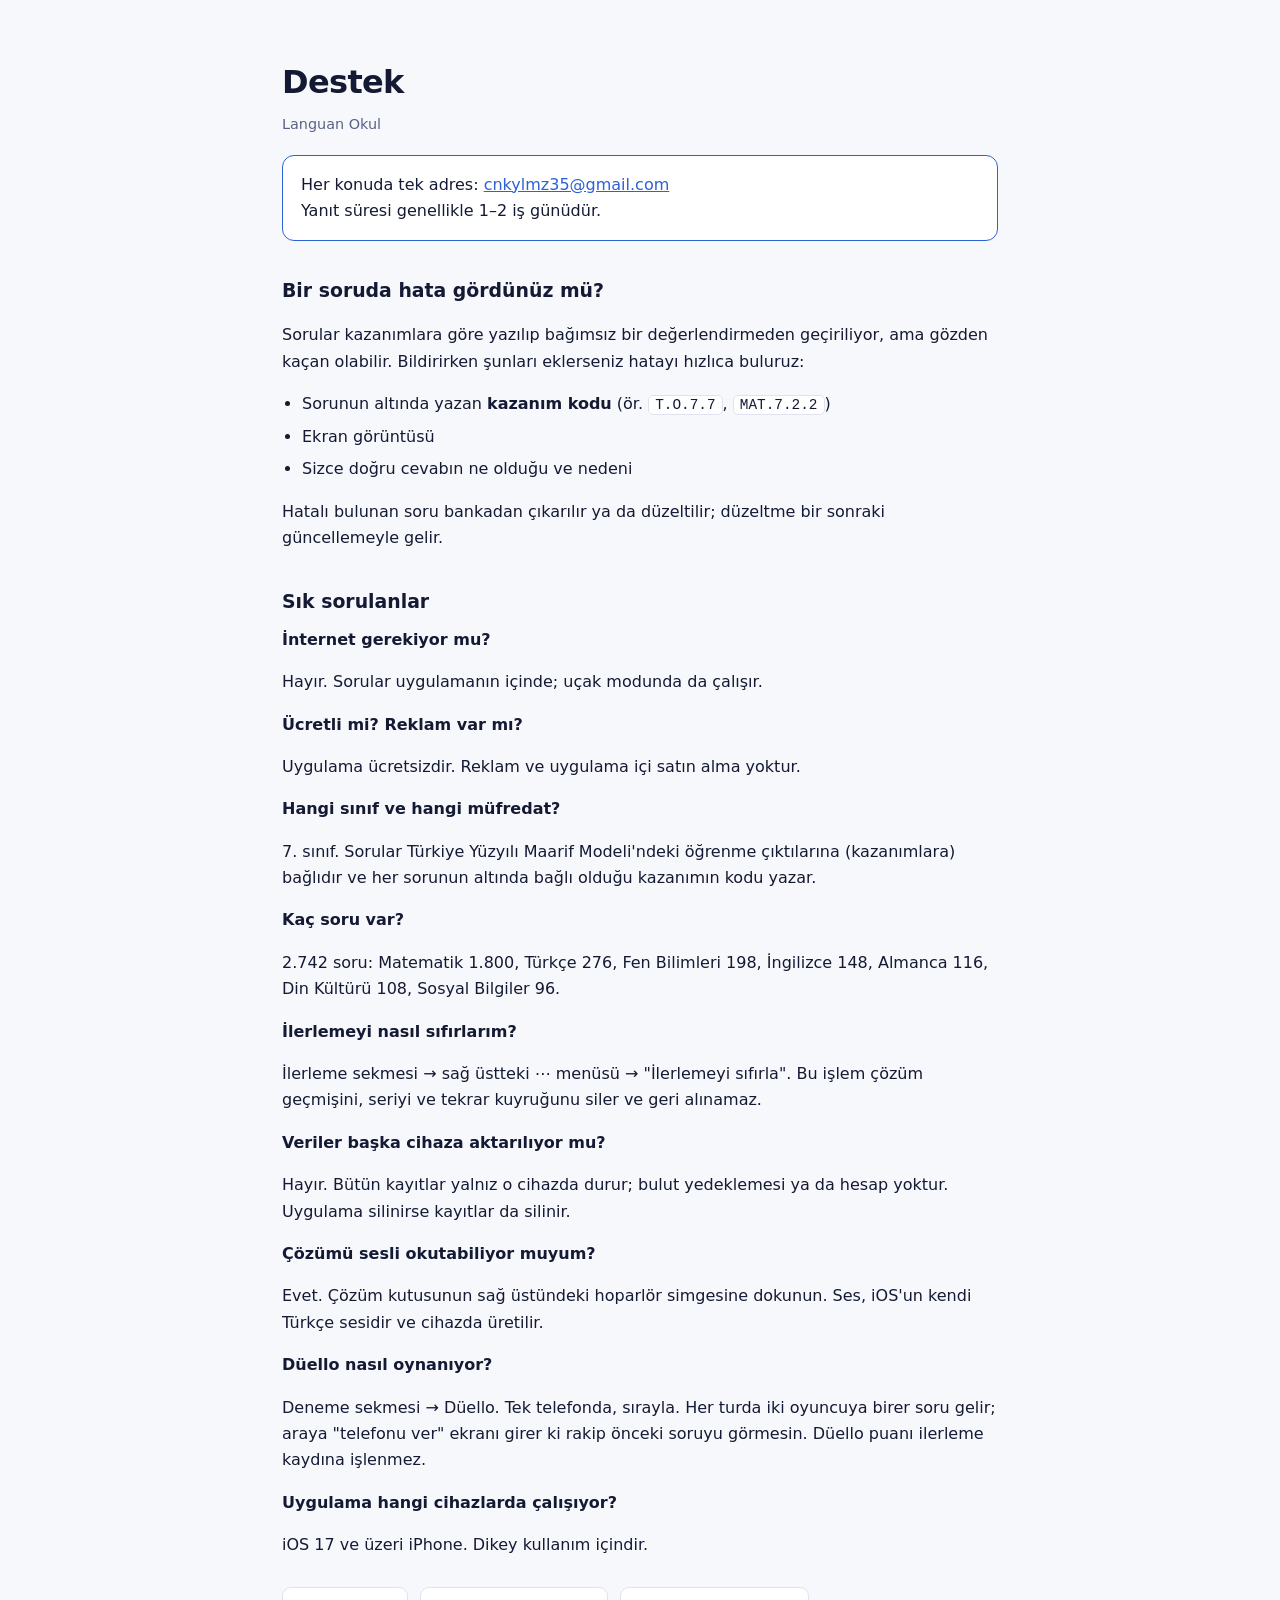
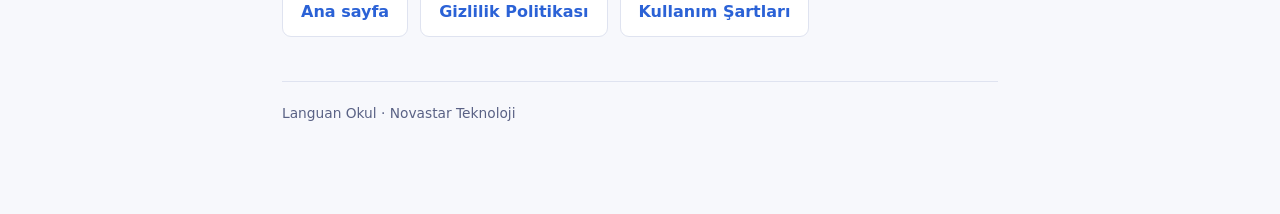
==== destek.html @ 7c45397e "Languan Okul tanıtım, destek, gizlilik ve kullanım şartları sayfaları" ====
<!doctype html>
<html lang="tr"><head>
<meta charset="utf-8">
<meta name="viewport" content="width=device-width, initial-scale=1">
<title>Destek — Languan Okul</title>
<meta name="description" content="Languan Okul destek sayfası: sık sorulanlar, soru bildirimi ve iletişim.">
<link rel="stylesheet" href="ortak.css">
</head><body><div class="sarmal">

<h1>Destek</h1>
<p class="tarih">Languan Okul</p>

<div class="kutu vurgulu">
  <p style="margin:0">Her konuda tek adres:
  <a href="mailto:cnkylmz35@gmail.com">cnkylmz35@gmail.com</a><br>
  Yanıt süresi genellikle 1–2 iş günüdür.</p>
</div>

<h2>Bir soruda hata gördünüz mü?</h2>
<p>Sorular kazanımlara göre yazılıp bağımsız bir değerlendirmeden geçiriliyor, ama
gözden kaçan olabilir. Bildirirken şunları eklerseniz hatayı hızlıca buluruz:</p>
<ul>
  <li>Sorunun altında yazan <strong>kazanım kodu</strong> (ör. <code>T.O.7.7</code>, <code>MAT.7.2.2</code>)</li>
  <li>Ekran görüntüsü</li>
  <li>Sizce doğru cevabın ne olduğu ve nedeni</li>
</ul>
<p>Hatalı bulunan soru bankadan çıkarılır ya da düzeltilir; düzeltme bir sonraki
güncellemeyle gelir.</p>

<h2>Sık sorulanlar</h2>

<h3>İnternet gerekiyor mu?</h3>
<p>Hayır. Sorular uygulamanın içinde; uçak modunda da çalışır.</p>

<h3>Ücretli mi? Reklam var mı?</h3>
<p>Uygulama ücretsizdir. Reklam ve uygulama içi satın alma yoktur.</p>

<h3>Hangi sınıf ve hangi müfredat?</h3>
<p>7. sınıf. Sorular Türkiye Yüzyılı Maarif Modeli'ndeki öğrenme çıktılarına (kazanımlara)
bağlıdır ve her sorunun altında bağlı olduğu kazanımın kodu yazar.</p>

<h3>Kaç soru var?</h3>
<p>2.742 soru: Matematik 1.800, Türkçe 276, Fen Bilimleri 198, İngilizce 148,
Almanca 116, Din Kültürü 108, Sosyal Bilgiler 96.</p>

<h3>İlerlemeyi nasıl sıfırlarım?</h3>
<p>İlerleme sekmesi → sağ üstteki ⋯ menüsü → "İlerlemeyi sıfırla". Bu işlem çözüm
geçmişini, seriyi ve tekrar kuyruğunu siler ve geri alınamaz.</p>

<h3>Veriler başka cihaza aktarılıyor mu?</h3>
<p>Hayır. Bütün kayıtlar yalnız o cihazda durur; bulut yedeklemesi ya da hesap yoktur.
Uygulama silinirse kayıtlar da silinir.</p>

<h3>Çözümü sesli okutabiliyor muyum?</h3>
<p>Evet. Çözüm kutusunun sağ üstündeki hoparlör simgesine dokunun. Ses, iOS'un kendi
Türkçe sesidir ve cihazda üretilir.</p>

<h3>Düello nasıl oynanıyor?</h3>
<p>Deneme sekmesi → Düello. Tek telefonda, sırayla. Her turda iki oyuncuya birer soru
gelir; araya "telefonu ver" ekranı girer ki rakip önceki soruyu görmesin.
Düello puanı ilerleme kaydına işlenmez.</p>

<h3>Uygulama hangi cihazlarda çalışıyor?</h3>
<p>iOS 17 ve üzeri iPhone. Dikey kullanım içindir.</p>

<div class="baglantilar">
  <a href="index.html">Ana sayfa</a>
  <a href="gizlilik.html">Gizlilik Politikası</a>
  <a href="kullanim-sartlari.html">Kullanım Şartları</a>
</div>

<footer>Languan Okul · Novastar Teknoloji</footer>

</div></body></html>
---- ortak.css ----
:root{--bg:#0E1330;--yzey:#181E44;--kenar:#2b3468;--metin:#ffffff;--soluk:#A9B4DA;--vurgu:#4F8BFF;--r:12px}
@media(prefers-color-scheme:light){:root{--bg:#f7f8fc;--yzey:#fff;--kenar:#dfe3f0;--metin:#141a33;--soluk:#5a6285;--vurgu:#2b62d6}}
*{box-sizing:border-box}
body{margin:0;background:var(--bg);color:var(--metin);
 font:16px/1.65 ui-sans-serif,system-ui,-apple-system,"Segoe UI",Roboto,sans-serif}
.sarmal{max-width:760px;margin:0 auto;padding:56px 22px 90px}
a{color:var(--vurgu)}
.bas{display:flex;gap:20px;align-items:center;margin-bottom:14px}
.bas img{width:88px;height:88px;border-radius:20px}
h1{font-size:2rem;letter-spacing:-.02em;margin:0}
h2{font-size:1.18rem;margin:34px 0 10px}
h3{margin:0 0 6px;font-size:1rem}
.altbaslik{color:var(--soluk);margin:4px 0 0}
.girus{font-size:1.05rem;margin:26px 0 30px;max-width:62ch}
.kartlar{display:grid;grid-template-columns:repeat(auto-fit,minmax(220px,1fr));gap:14px;margin-bottom:34px}
.kart{background:var(--yzey);border:1px solid var(--kenar);border-radius:var(--r);padding:16px}
.kart p{margin:0;font-size:.92rem;color:var(--soluk)}
.baglantilar{display:flex;flex-wrap:wrap;gap:12px;margin:28px 0}
.baglantilar a{background:var(--yzey);border:1px solid var(--kenar);border-radius:9px;
 padding:11px 18px;text-decoration:none;font-weight:550}
.kutu{background:var(--yzey);border:1px solid var(--kenar);border-radius:var(--r);padding:16px 18px;margin:18px 0}
.vurgulu{border-color:var(--vurgu)}
table{border-collapse:collapse;width:100%;margin:14px 0;font-size:.94rem}
th,td{border:1px solid var(--kenar);padding:9px 11px;text-align:left;vertical-align:top}
th{background:var(--yzey)}
ul{padding-left:20px}
li{margin:6px 0}
code{background:var(--yzey);border:1px solid var(--kenar);border-radius:5px;padding:1px 6px;font-size:.9em}
footer{margin-top:44px;padding-top:20px;border-top:1px solid var(--kenar);color:var(--soluk);font-size:.86rem}
.tarih{color:var(--soluk);font-size:.9rem;margin-top:4px}
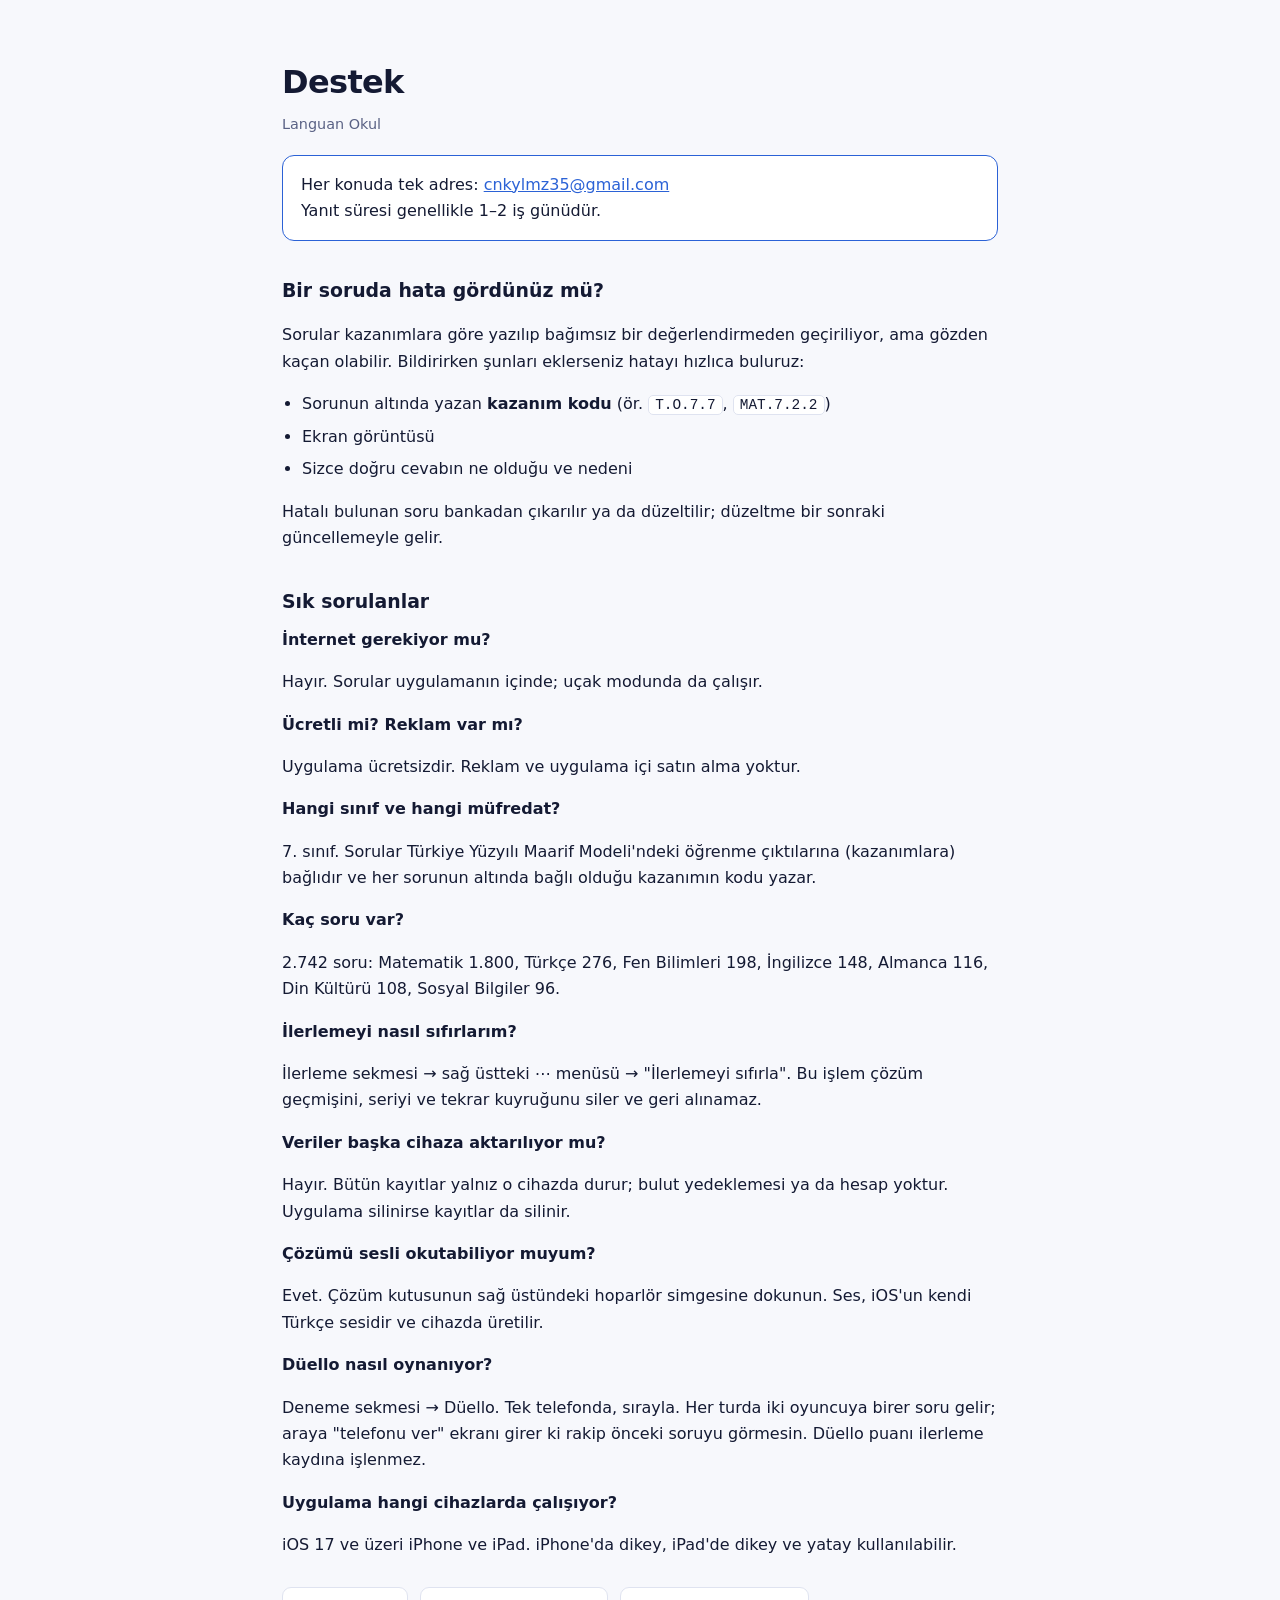
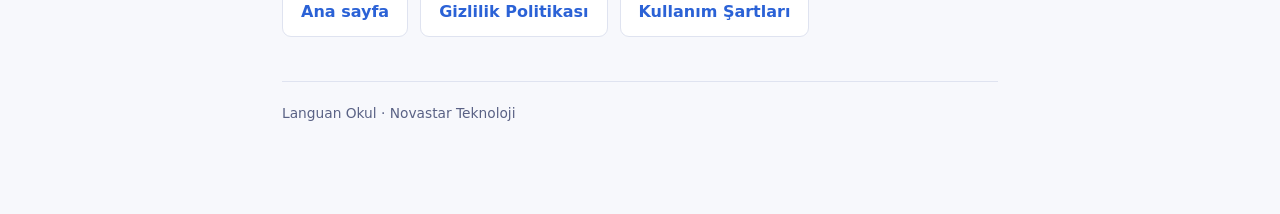
==== commit b7214796: "iPad desteği: cihaz bilgisi güncellendi, iPad ekran görüntüleri eklendi Co-Authored-By: Claude Opus " ====
--- a/destek.html
+++ b/destek.html
@@ -61,7 +61,7 @@
 Düello puanı ilerleme kaydına işlenmez.</p>
 
 <h3>Uygulama hangi cihazlarda çalışıyor?</h3>
-<p>iOS 17 ve üzeri iPhone. Dikey kullanım içindir.</p>
+<p>iOS 17 ve üzeri iPhone ve iPad. iPhone'da dikey, iPad'de dikey ve yatay kullanılabilir.</p>
 
 <div class="baglantilar">
   <a href="index.html">Ana sayfa</a>
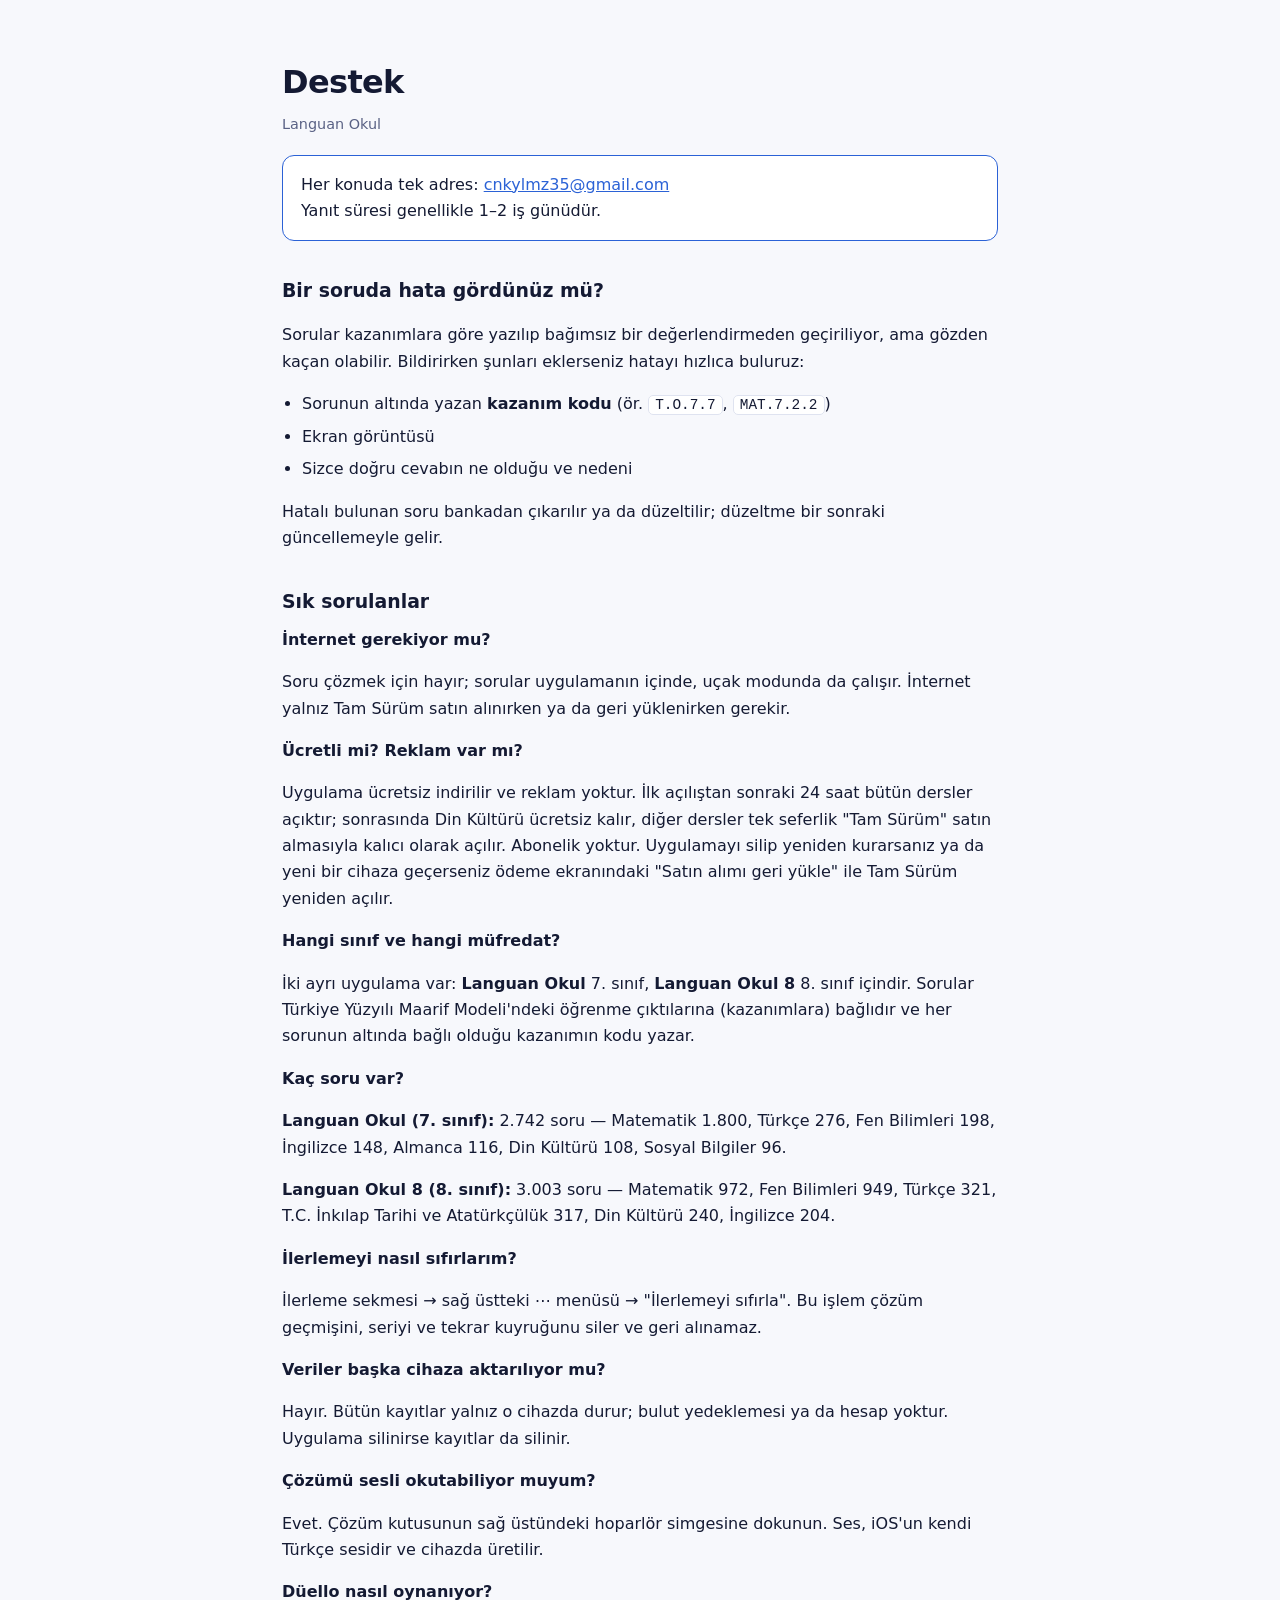
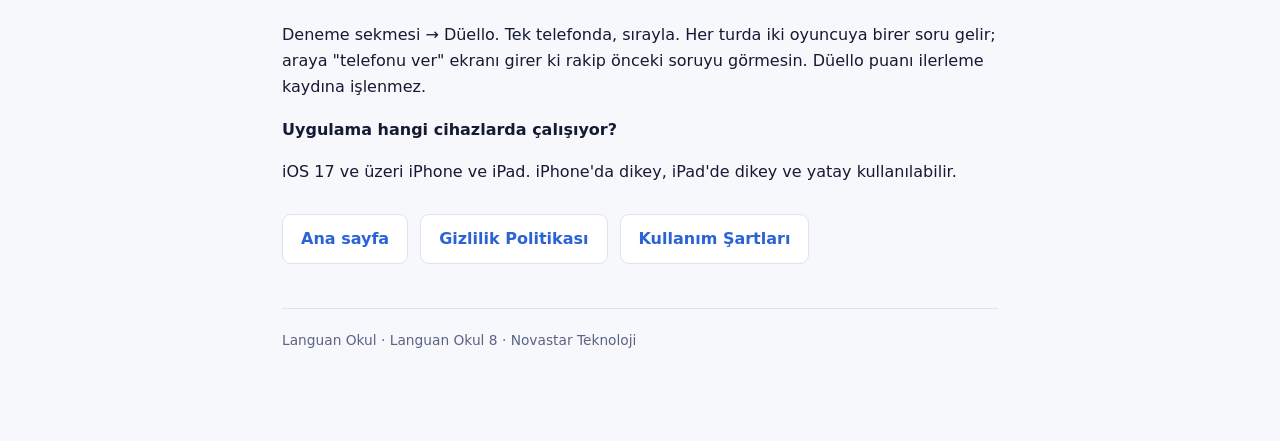
==== commit 3103a2b9: "Sayfalar iki uygulamayı (7 ve 8) ve Tam Sürüm satın almasını doğru anlatıyor; gizlilik: App Store ba" ====
--- a/destek.html
+++ b/destek.html
@@ -30,18 +30,26 @@
 <h2>Sık sorulanlar</h2>
 
 <h3>İnternet gerekiyor mu?</h3>
-<p>Hayır. Sorular uygulamanın içinde; uçak modunda da çalışır.</p>
+<p>Soru çözmek için hayır; sorular uygulamanın içinde, uçak modunda da çalışır. İnternet
+yalnız Tam Sürüm satın alınırken ya da geri yüklenirken gerekir.</p>
 
 <h3>Ücretli mi? Reklam var mı?</h3>
-<p>Uygulama ücretsizdir. Reklam ve uygulama içi satın alma yoktur.</p>
+<p>Uygulama ücretsiz indirilir ve reklam yoktur. İlk açılıştan sonraki 24 saat bütün
+dersler açıktır; sonrasında Din Kültürü ücretsiz kalır, diğer dersler tek seferlik "Tam
+Sürüm" satın almasıyla kalıcı olarak açılır. Abonelik yoktur. Uygulamayı silip yeniden
+kurarsanız ya da yeni bir cihaza geçerseniz ödeme ekranındaki "Satın alımı geri yükle" ile
+Tam Sürüm yeniden açılır.</p>
 
 <h3>Hangi sınıf ve hangi müfredat?</h3>
-<p>7. sınıf. Sorular Türkiye Yüzyılı Maarif Modeli'ndeki öğrenme çıktılarına (kazanımlara)
-bağlıdır ve her sorunun altında bağlı olduğu kazanımın kodu yazar.</p>
+<p>İki ayrı uygulama var: <strong>Languan Okul</strong> 7. sınıf, <strong>Languan Okul
+8</strong> 8. sınıf içindir. Sorular Türkiye Yüzyılı Maarif Modeli'ndeki öğrenme çıktılarına
+(kazanımlara) bağlıdır ve her sorunun altında bağlı olduğu kazanımın kodu yazar.</p>
 
 <h3>Kaç soru var?</h3>
-<p>2.742 soru: Matematik 1.800, Türkçe 276, Fen Bilimleri 198, İngilizce 148,
-Almanca 116, Din Kültürü 108, Sosyal Bilgiler 96.</p>
+<p><strong>Languan Okul (7. sınıf):</strong> 2.742 soru — Matematik 1.800, Türkçe 276,
+Fen Bilimleri 198, İngilizce 148, Almanca 116, Din Kültürü 108, Sosyal Bilgiler 96.</p>
+<p><strong>Languan Okul 8 (8. sınıf):</strong> 3.003 soru — Matematik 972, Fen Bilimleri
+949, Türkçe 321, T.C. İnkılap Tarihi ve Atatürkçülük 317, Din Kültürü 240, İngilizce 204.</p>
 
 <h3>İlerlemeyi nasıl sıfırlarım?</h3>
 <p>İlerleme sekmesi → sağ üstteki ⋯ menüsü → "İlerlemeyi sıfırla". Bu işlem çözüm
@@ -69,6 +77,6 @@
   <a href="kullanim-sartlari.html">Kullanım Şartları</a>
 </div>
 
-<footer>Languan Okul · Novastar Teknoloji</footer>
+<footer>Languan Okul · Languan Okul 8 · Novastar Teknoloji</footer>
 
 </div></body></html>
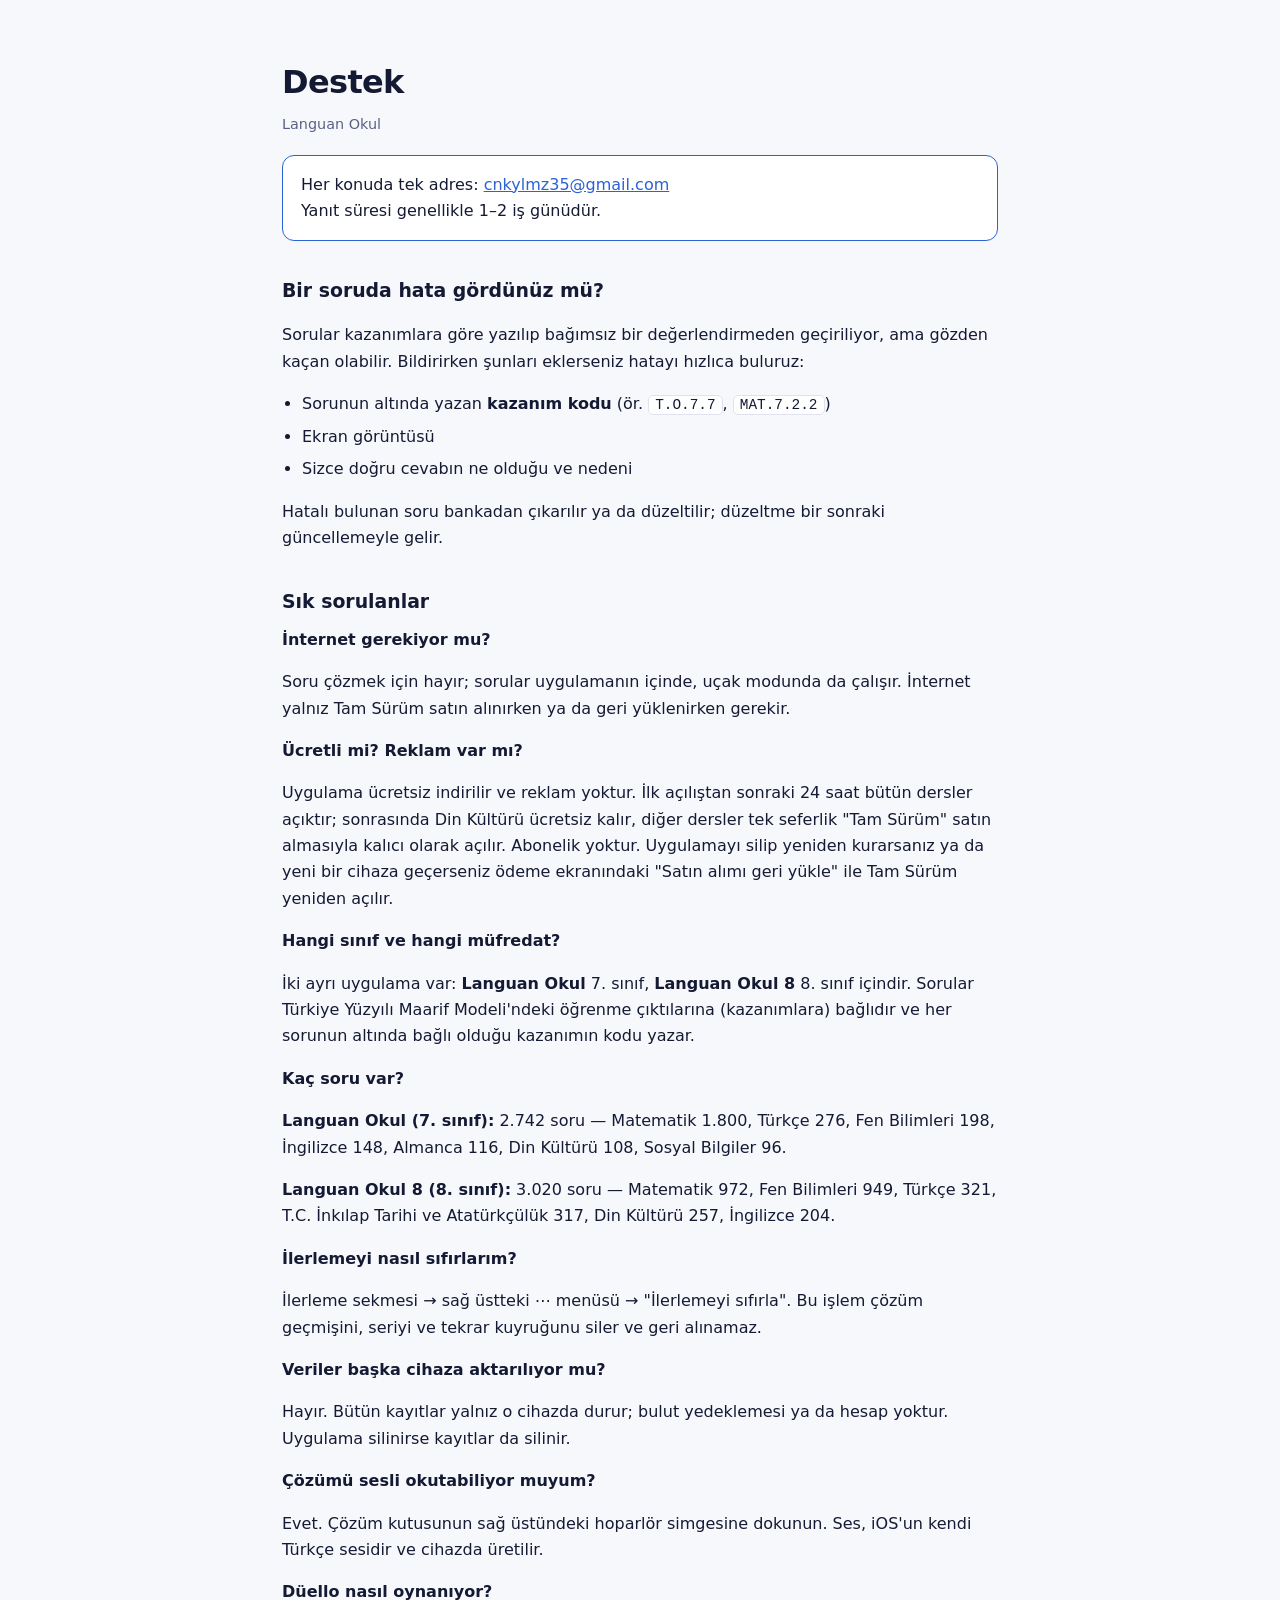
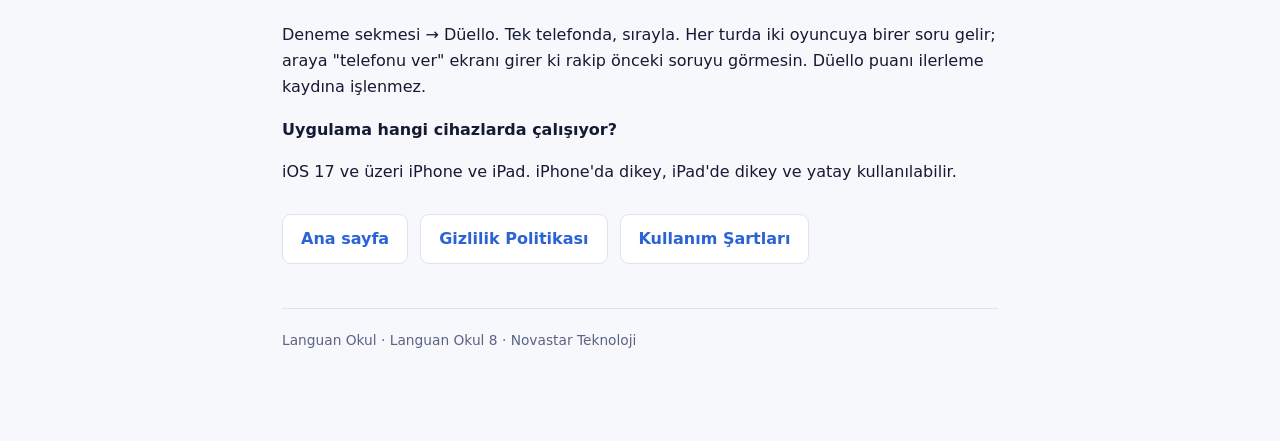
==== commit 2b51c3b2: "8. sınıf soru sayısı 3.020" ====
--- a/destek.html
+++ b/destek.html
@@ -48,8 +48,8 @@
 <h3>Kaç soru var?</h3>
 <p><strong>Languan Okul (7. sınıf):</strong> 2.742 soru — Matematik 1.800, Türkçe 276,
 Fen Bilimleri 198, İngilizce 148, Almanca 116, Din Kültürü 108, Sosyal Bilgiler 96.</p>
-<p><strong>Languan Okul 8 (8. sınıf):</strong> 3.003 soru — Matematik 972, Fen Bilimleri
-949, Türkçe 321, T.C. İnkılap Tarihi ve Atatürkçülük 317, Din Kültürü 240, İngilizce 204.</p>
+<p><strong>Languan Okul 8 (8. sınıf):</strong> 3.020 soru — Matematik 972, Fen Bilimleri
+949, Türkçe 321, T.C. İnkılap Tarihi ve Atatürkçülük 317, Din Kültürü 257, İngilizce 204.</p>
 
 <h3>İlerlemeyi nasıl sıfırlarım?</h3>
 <p>İlerleme sekmesi → sağ üstteki ⋯ menüsü → "İlerlemeyi sıfırla". Bu işlem çözüm
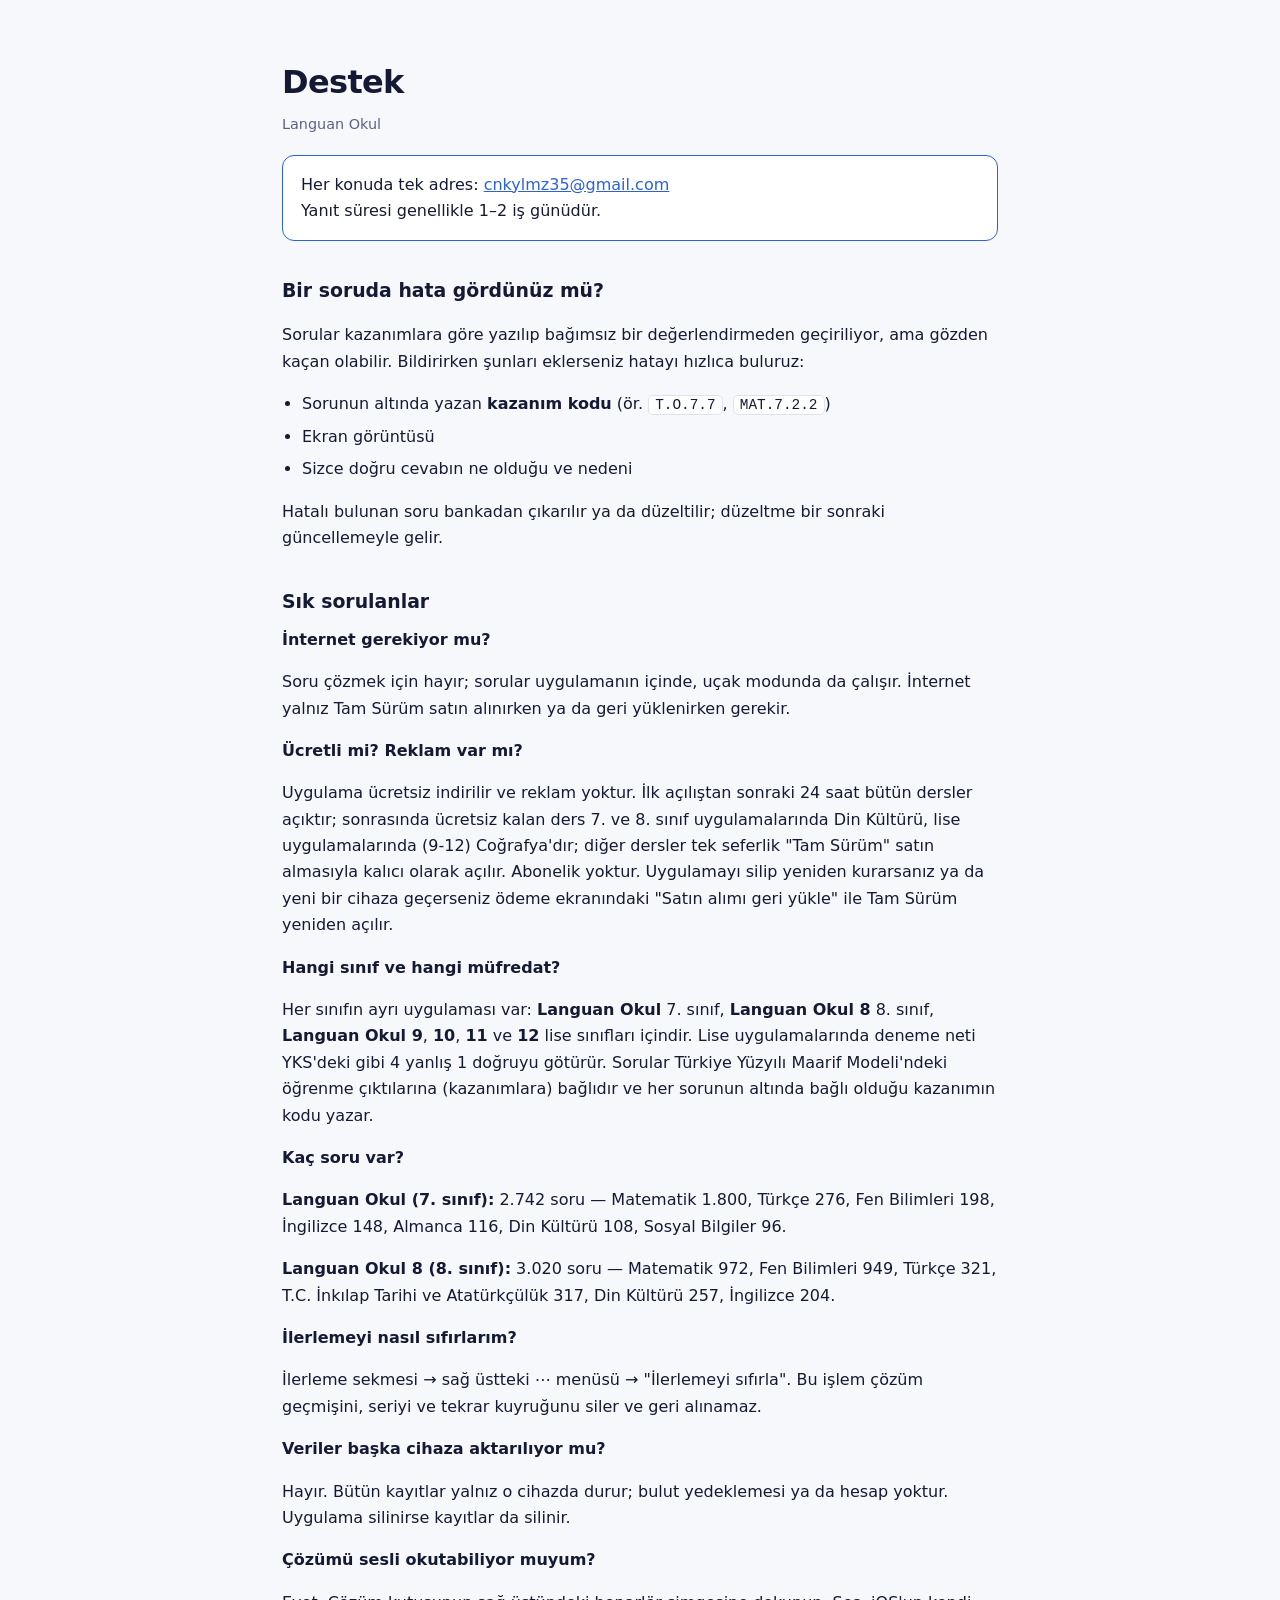
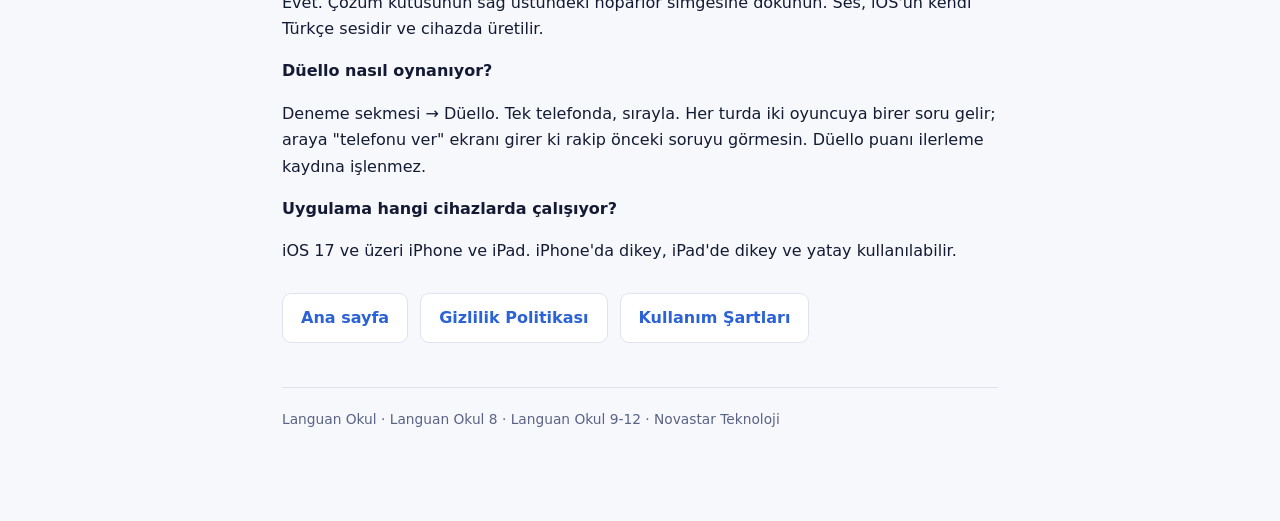
==== commit 878cd34c: "Lise uygulamaları (Languan Okul 9-12): ücretsiz ders Coğrafya, YKS neti, uygulama listesi Co-Authore" ====
--- a/destek.html
+++ b/destek.html
@@ -35,14 +35,14 @@
 
 <h3>Ücretli mi? Reklam var mı?</h3>
 <p>Uygulama ücretsiz indirilir ve reklam yoktur. İlk açılıştan sonraki 24 saat bütün
-dersler açıktır; sonrasında Din Kültürü ücretsiz kalır, diğer dersler tek seferlik "Tam
+dersler açıktır; sonrasında ücretsiz kalan ders 7. ve 8. sınıf uygulamalarında Din Kültürü, lise uygulamalarında (9-12) Coğrafya'dır; diğer dersler tek seferlik "Tam
 Sürüm" satın almasıyla kalıcı olarak açılır. Abonelik yoktur. Uygulamayı silip yeniden
 kurarsanız ya da yeni bir cihaza geçerseniz ödeme ekranındaki "Satın alımı geri yükle" ile
 Tam Sürüm yeniden açılır.</p>
 
 <h3>Hangi sınıf ve hangi müfredat?</h3>
-<p>İki ayrı uygulama var: <strong>Languan Okul</strong> 7. sınıf, <strong>Languan Okul
-8</strong> 8. sınıf içindir. Sorular Türkiye Yüzyılı Maarif Modeli'ndeki öğrenme çıktılarına
+<p>Her sınıfın ayrı uygulaması var: <strong>Languan Okul</strong> 7. sınıf, <strong>Languan Okul
+8</strong> 8. sınıf, <strong>Languan Okul 9</strong>, <strong>10</strong>, <strong>11</strong> ve <strong>12</strong> lise sınıfları içindir. Lise uygulamalarında deneme neti YKS'deki gibi 4 yanlış 1 doğruyu götürür. Sorular Türkiye Yüzyılı Maarif Modeli'ndeki öğrenme çıktılarına
 (kazanımlara) bağlıdır ve her sorunun altında bağlı olduğu kazanımın kodu yazar.</p>
 
 <h3>Kaç soru var?</h3>
@@ -77,6 +77,6 @@
   <a href="kullanim-sartlari.html">Kullanım Şartları</a>
 </div>
 
-<footer>Languan Okul · Languan Okul 8 · Novastar Teknoloji</footer>
+<footer>Languan Okul · Languan Okul 8 · Languan Okul 9-12 · Novastar Teknoloji</footer>
 
 </div></body></html>
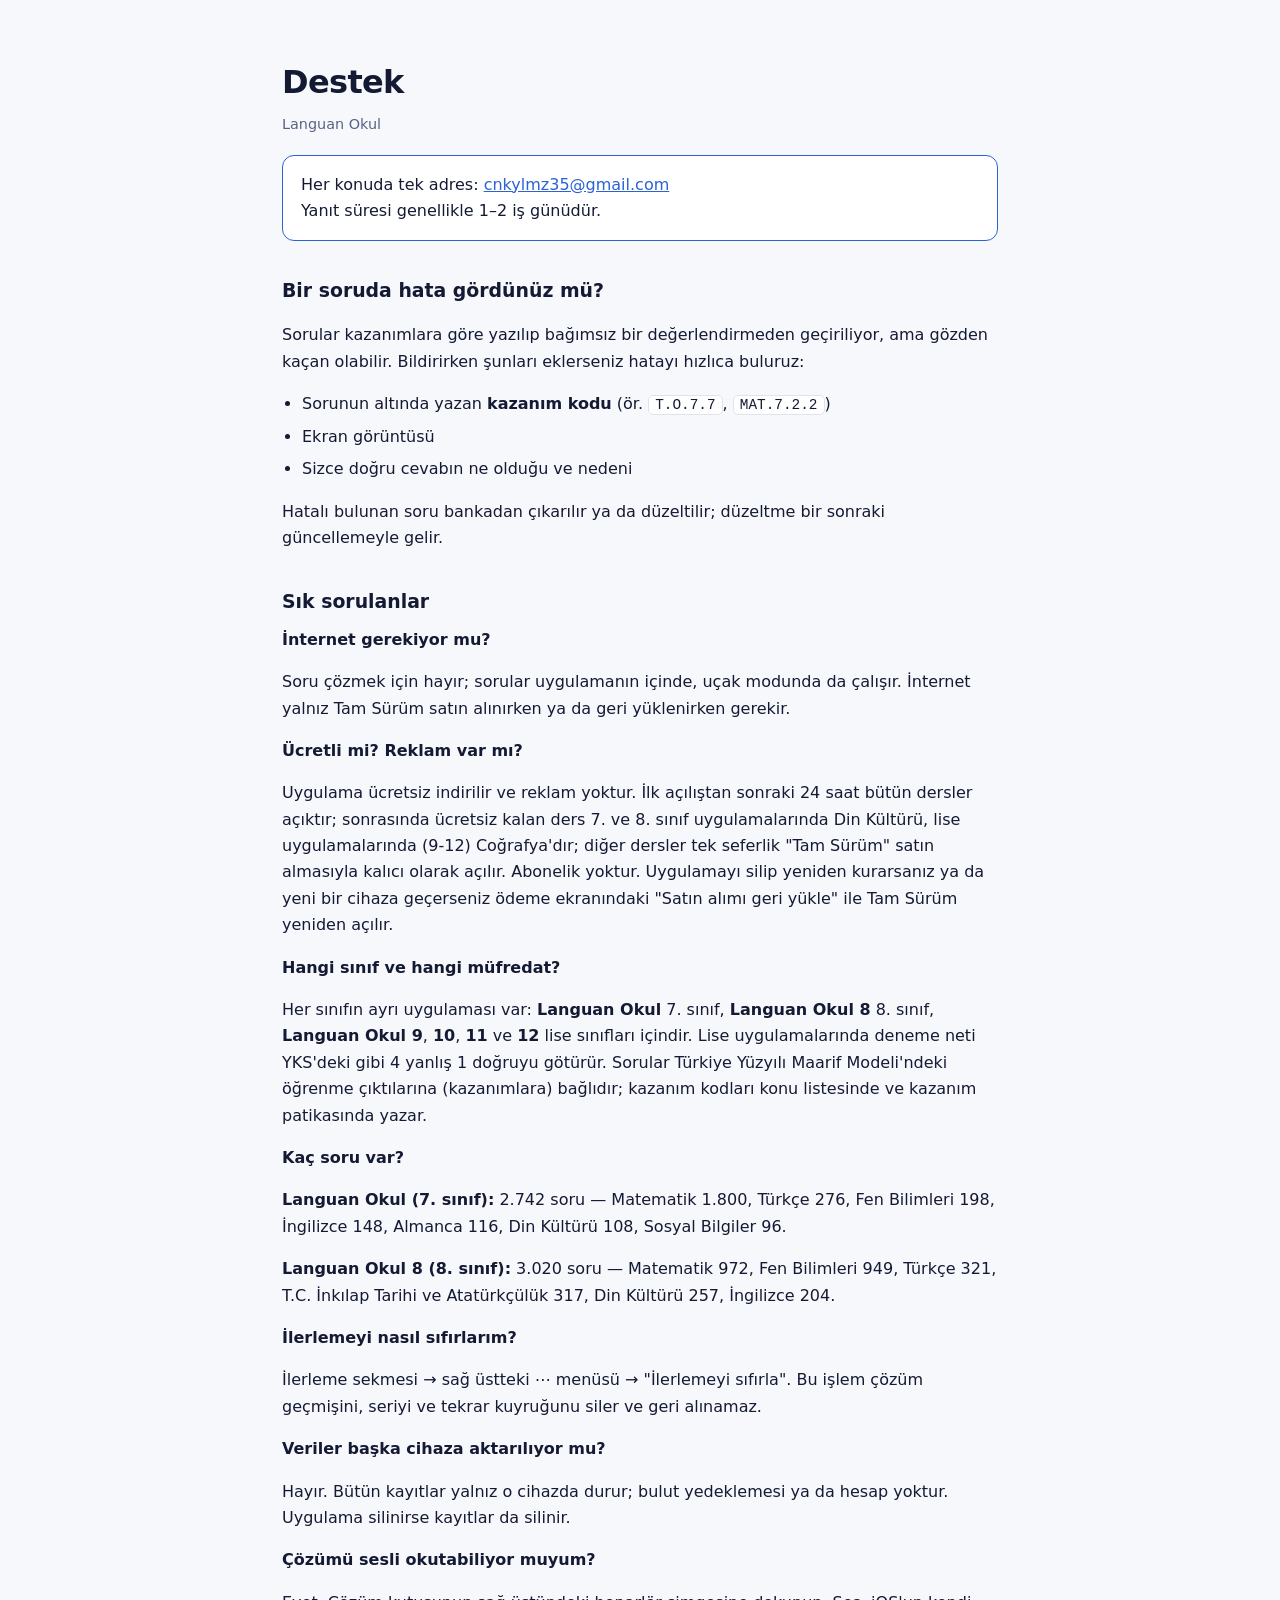
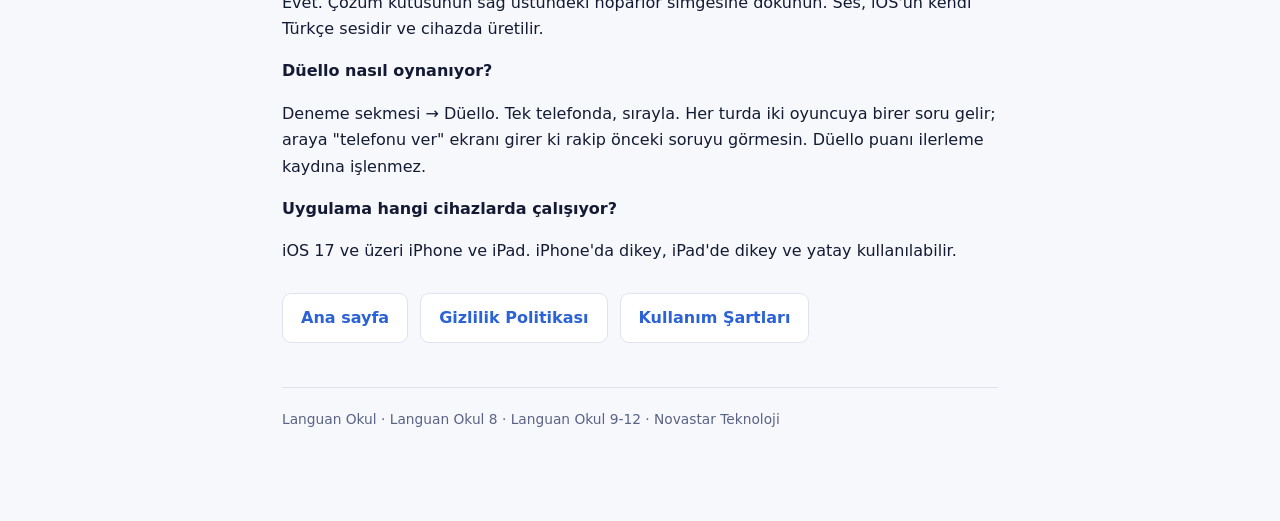
==== commit 81fa8362: "Languan Okul 9 ekran görüntüleri; destek: kazanım kodunun yeri düzeltildi Co-Authored-By: Claude Opu" ====
--- a/destek.html
+++ b/destek.html
@@ -43,7 +43,7 @@
 <h3>Hangi sınıf ve hangi müfredat?</h3>
 <p>Her sınıfın ayrı uygulaması var: <strong>Languan Okul</strong> 7. sınıf, <strong>Languan Okul
 8</strong> 8. sınıf, <strong>Languan Okul 9</strong>, <strong>10</strong>, <strong>11</strong> ve <strong>12</strong> lise sınıfları içindir. Lise uygulamalarında deneme neti YKS'deki gibi 4 yanlış 1 doğruyu götürür. Sorular Türkiye Yüzyılı Maarif Modeli'ndeki öğrenme çıktılarına
-(kazanımlara) bağlıdır ve her sorunun altında bağlı olduğu kazanımın kodu yazar.</p>
+(kazanımlara) bağlıdır; kazanım kodları konu listesinde ve kazanım patikasında yazar.</p>
 
 <h3>Kaç soru var?</h3>
 <p><strong>Languan Okul (7. sınıf):</strong> 2.742 soru — Matematik 1.800, Türkçe 276,
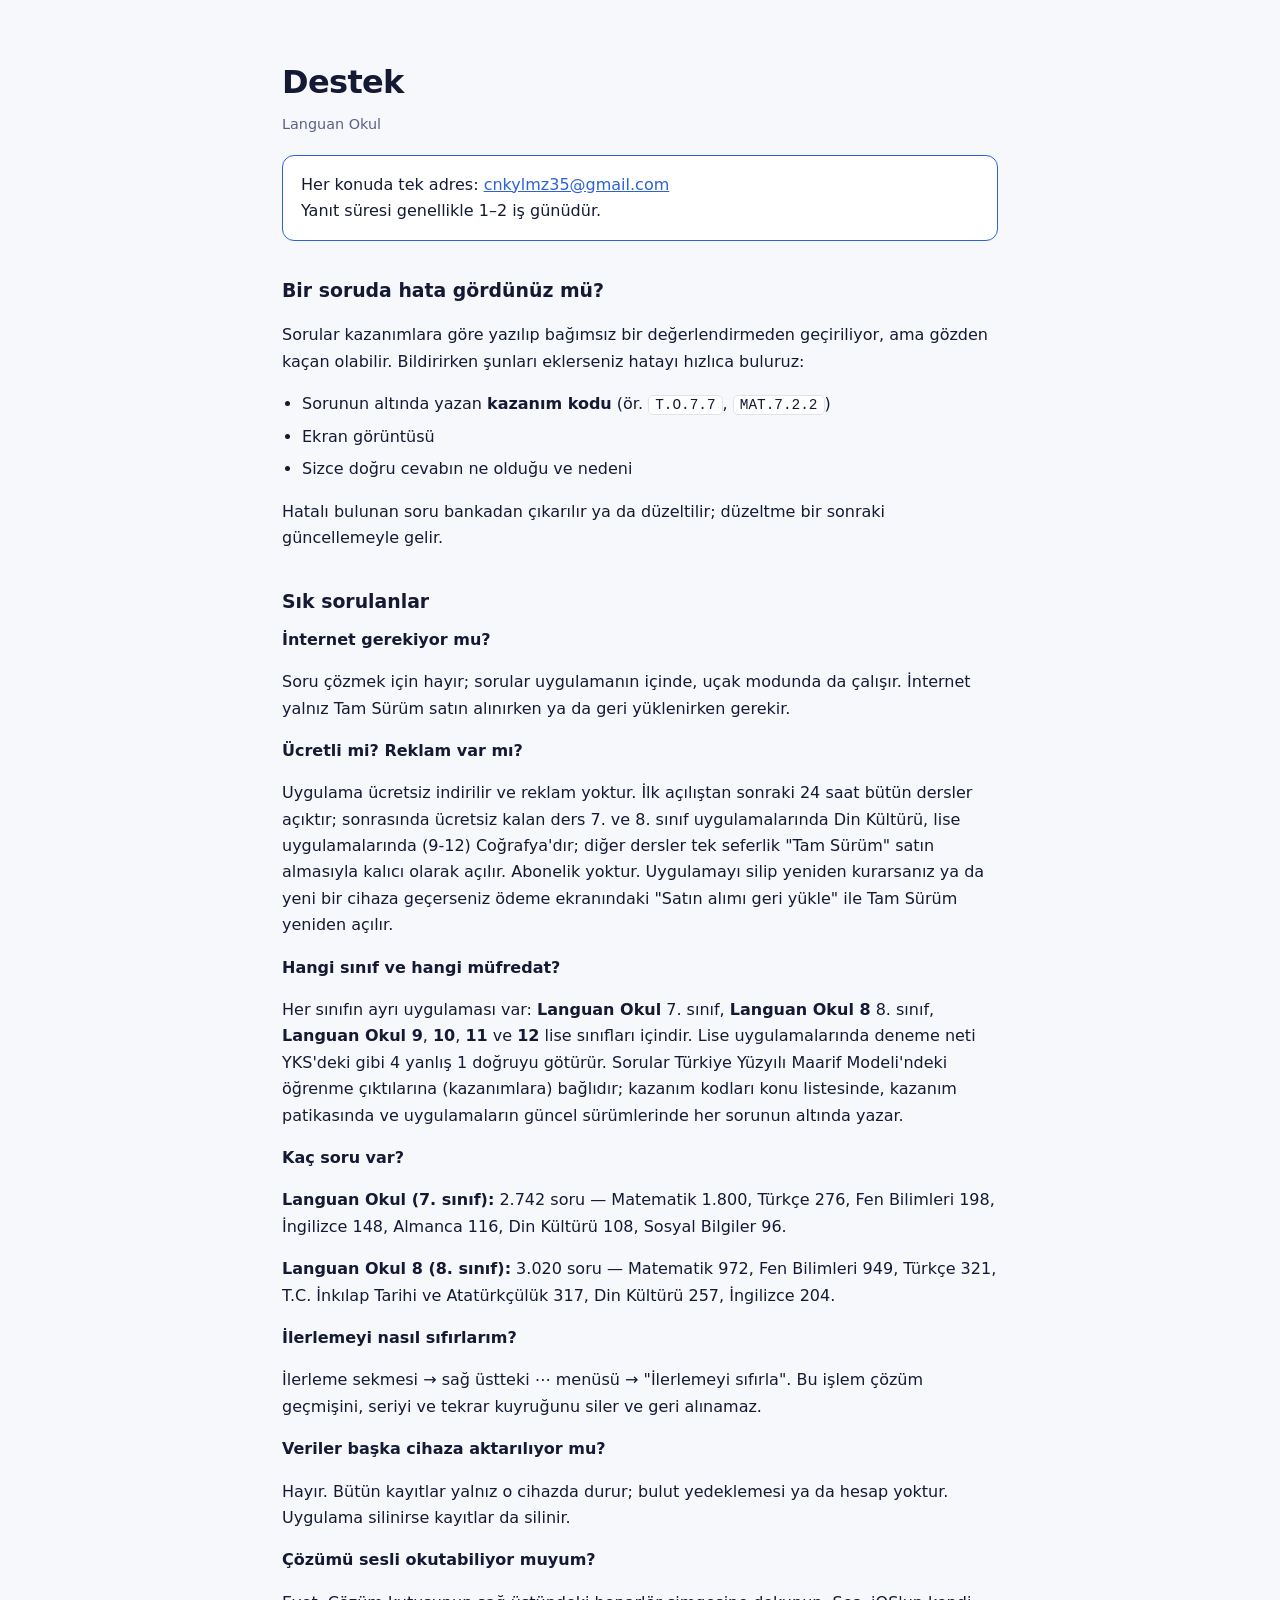
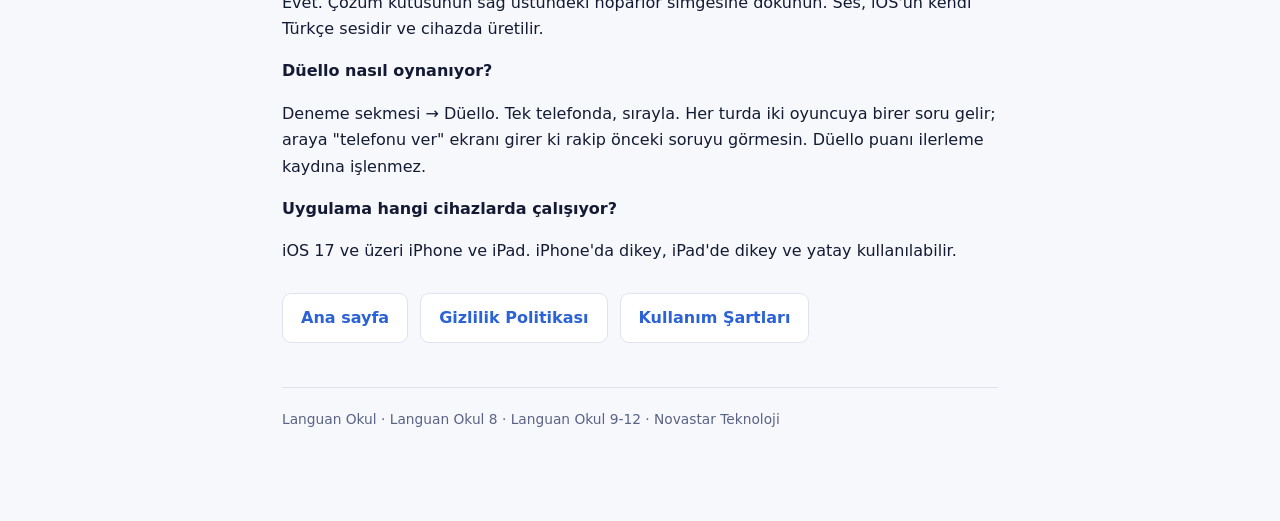
==== commit 7f472c26: "Languan Okul 9: çözüm ekranı görselleri kazanım koduyla yenilendi; destek metni Co-Authored-By: Clau" ====
--- a/destek.html
+++ b/destek.html
@@ -43,7 +43,7 @@
 <h3>Hangi sınıf ve hangi müfredat?</h3>
 <p>Her sınıfın ayrı uygulaması var: <strong>Languan Okul</strong> 7. sınıf, <strong>Languan Okul
 8</strong> 8. sınıf, <strong>Languan Okul 9</strong>, <strong>10</strong>, <strong>11</strong> ve <strong>12</strong> lise sınıfları içindir. Lise uygulamalarında deneme neti YKS'deki gibi 4 yanlış 1 doğruyu götürür. Sorular Türkiye Yüzyılı Maarif Modeli'ndeki öğrenme çıktılarına
-(kazanımlara) bağlıdır; kazanım kodları konu listesinde ve kazanım patikasında yazar.</p>
+(kazanımlara) bağlıdır; kazanım kodları konu listesinde, kazanım patikasında ve uygulamaların güncel sürümlerinde her sorunun altında yazar.</p>
 
 <h3>Kaç soru var?</h3>
 <p><strong>Languan Okul (7. sınıf):</strong> 2.742 soru — Matematik 1.800, Türkçe 276,
